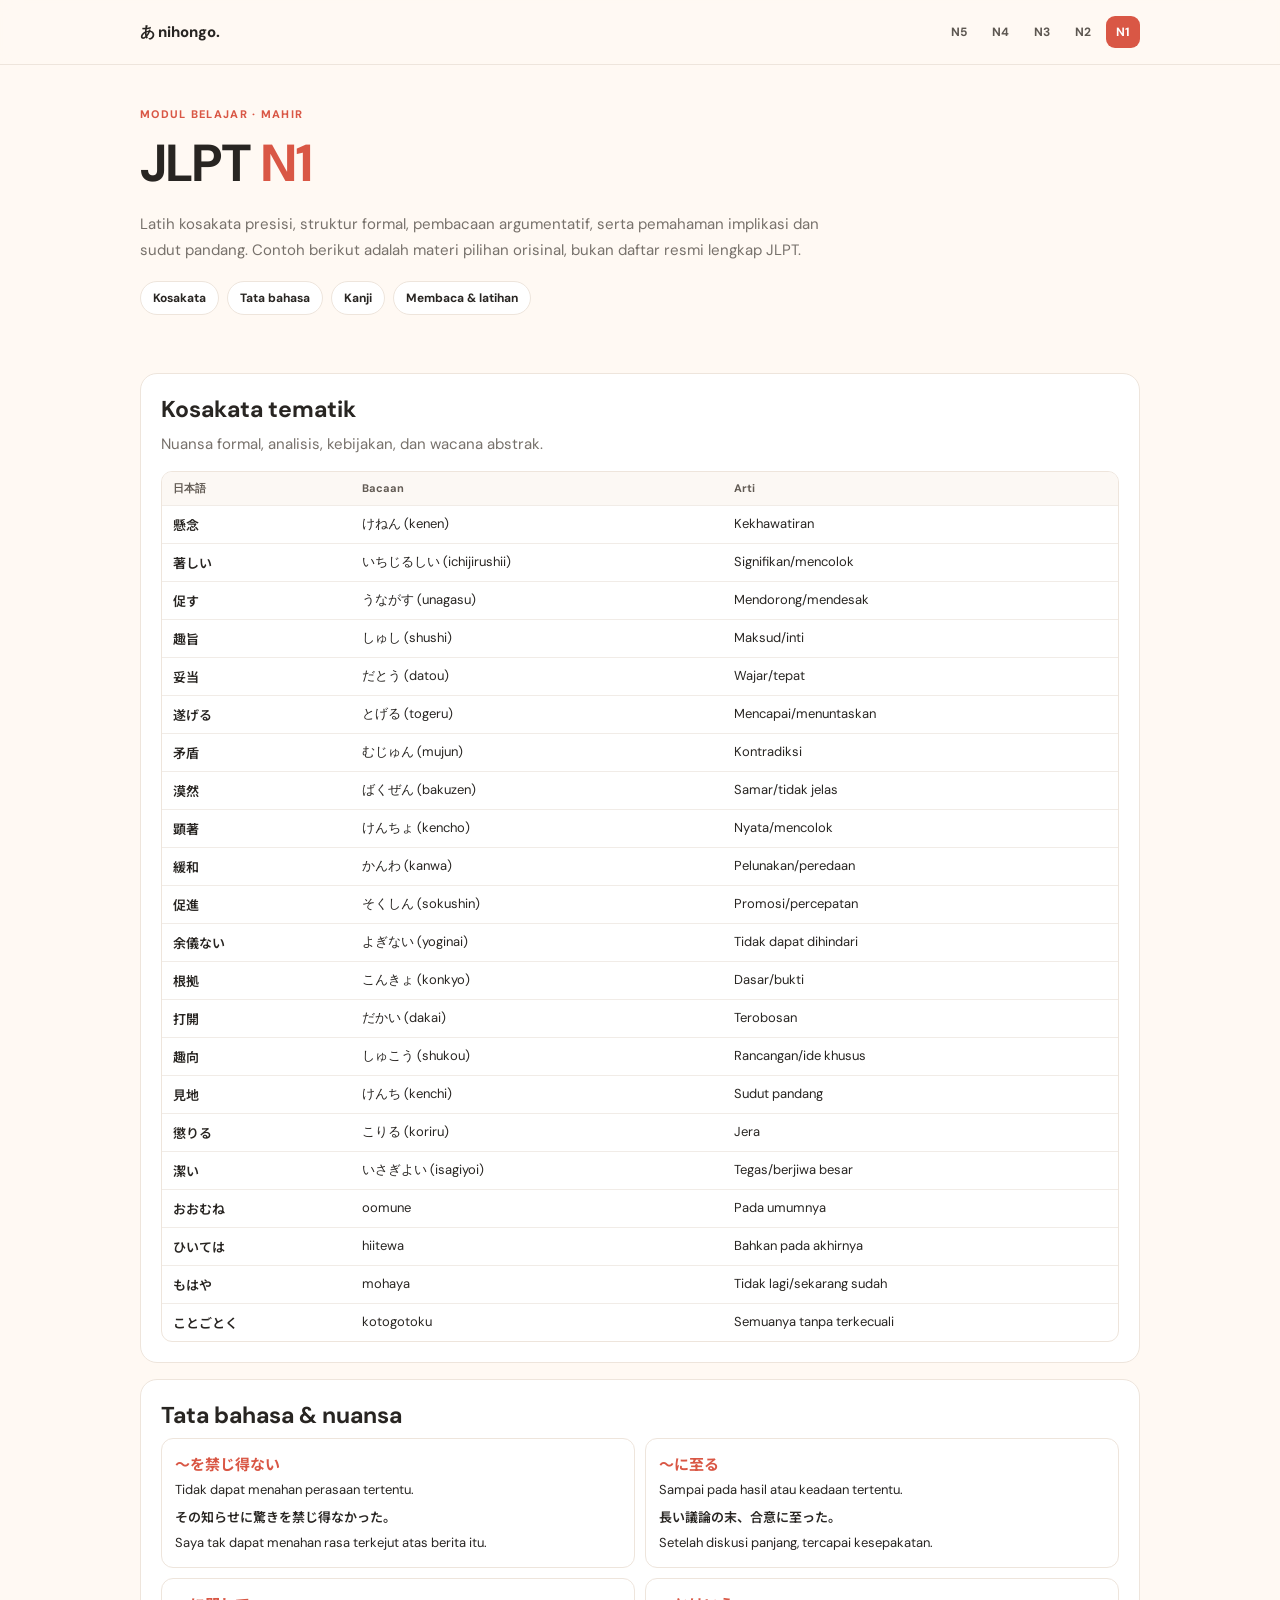
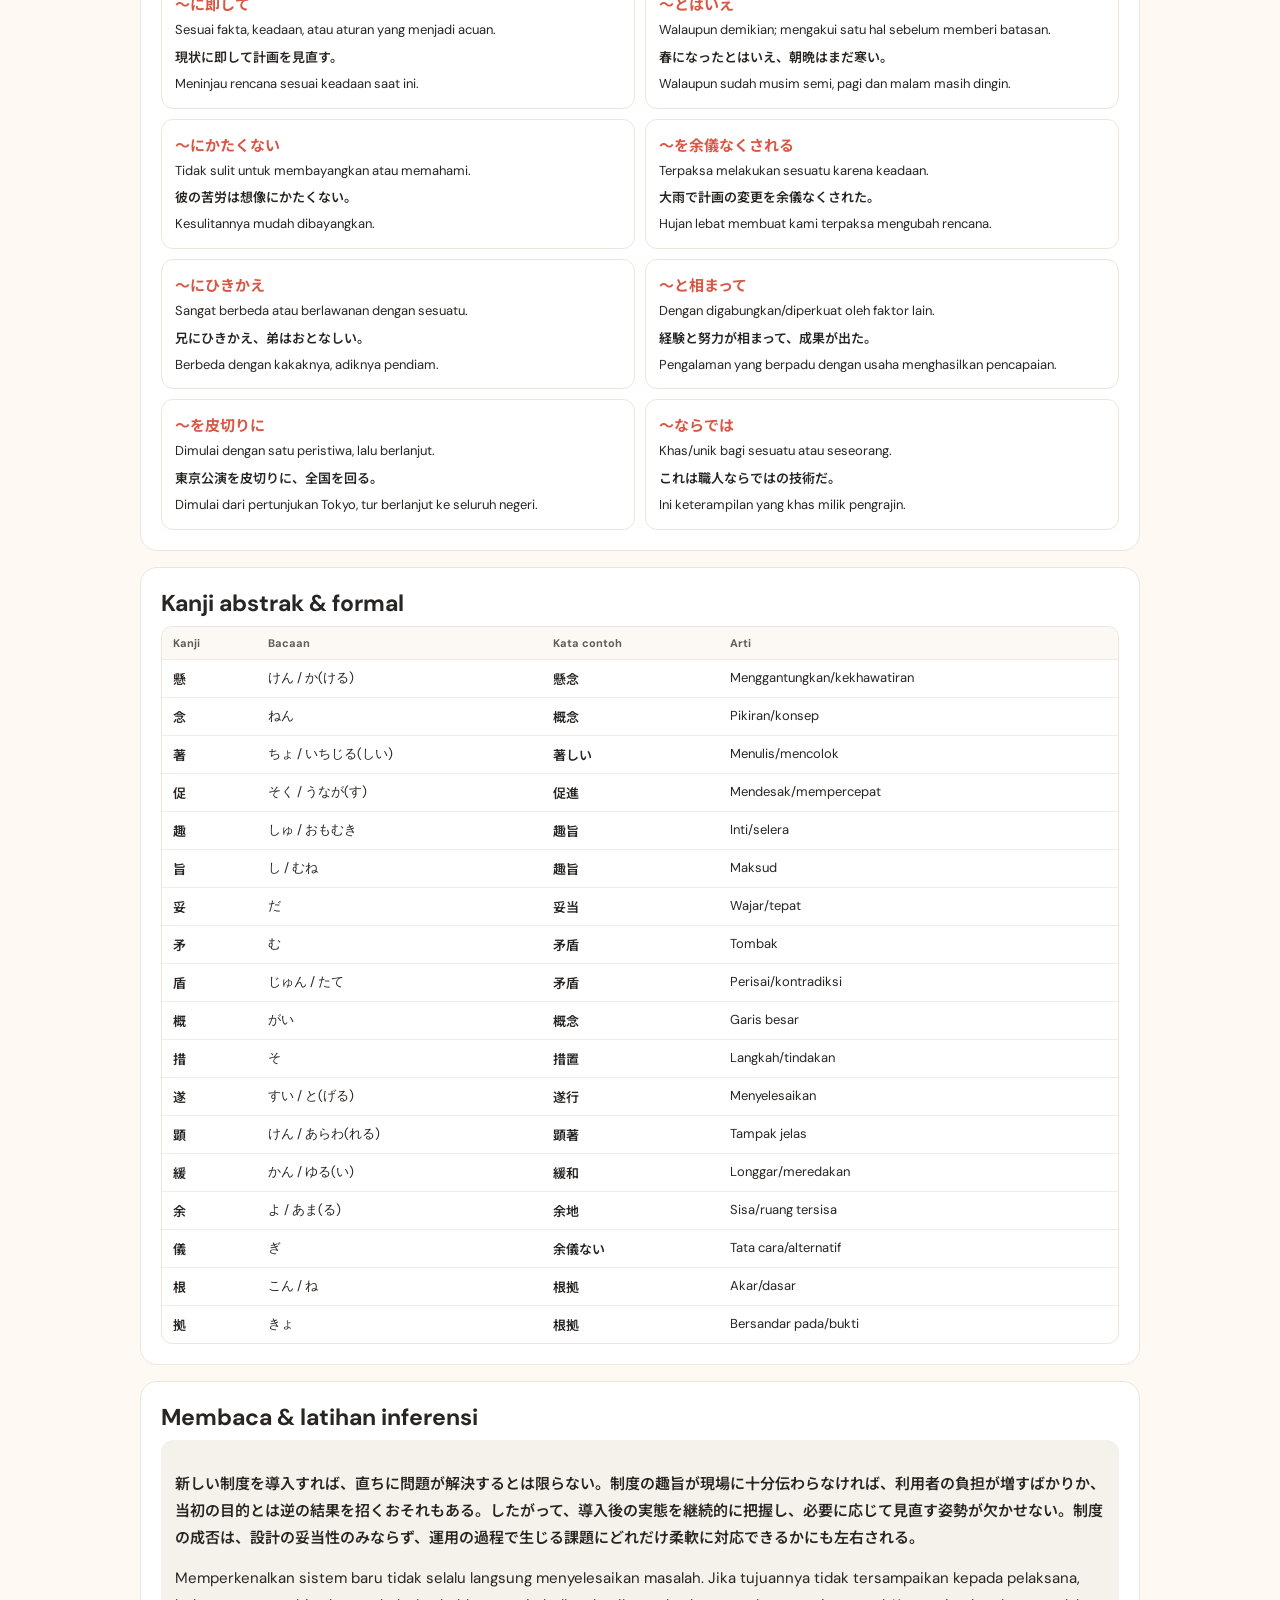
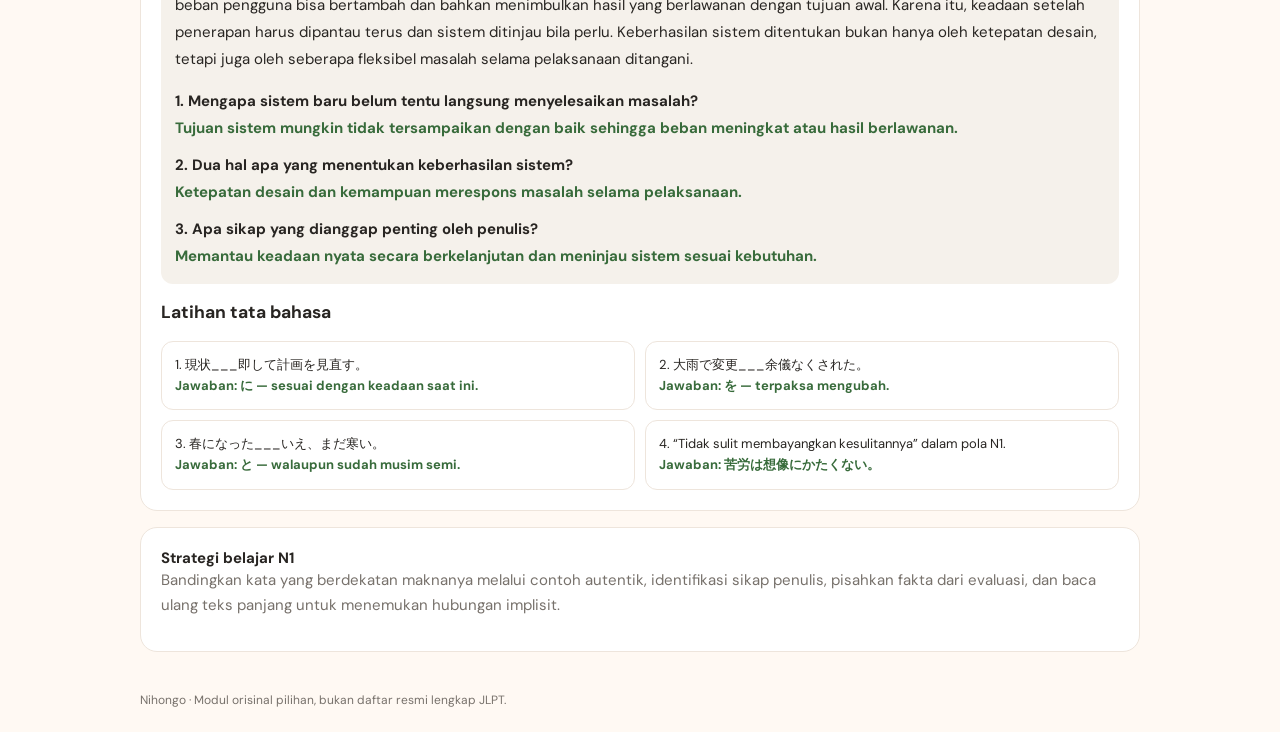
==== n1.html @ f3b76a66 "Create separate expanded JLPT N5–N1 study modules" ====
<!doctype html>
<html lang="id"><head><meta charset="utf-8"><meta name="viewport" content="width=device-width,initial-scale=1"><meta name="description" content="Modul belajar bahasa Jepang JLPT N1: kosakata, tata bahasa, kanji, bacaan, dan latihan."><title>Modul JLPT N1 — Nihongo</title><link rel="preconnect" href="https://fonts.googleapis.com"><link rel="preconnect" href="https://fonts.gstatic.com" crossorigin><link href="https://fonts.googleapis.com/css2?family=DM+Sans:wght@400;600;700;800&family=Noto+Sans+JP:wght@400;500;700&display=swap" rel="stylesheet"><style>:root{--ink:#282522;--muted:#77716b;--red:#d95745;--cream:#fff9f3;--line:#eee5dc}*{box-sizing:border-box}html{scroll-behavior:smooth;scroll-padding-top:80px}body{margin:0;background:var(--cream);color:var(--ink);font:15px 'DM Sans',sans-serif}.wrap{width:min(1000px,calc(100% - 32px));margin:auto}.top{position:sticky;top:0;background:#fff9f3ed;border-bottom:1px solid var(--line);backdrop-filter:blur(10px);z-index:2}.nav{min-height:64px;display:flex;align-items:center;justify-content:space-between;gap:12px}.brand{font-weight:800;text-decoration:none;color:var(--ink)}nav{display:flex;gap:5px;flex-wrap:wrap}nav a{padding:8px 10px;text-decoration:none;color:#5d5751;border-radius:9px;font-weight:700;font-size:12px}nav a:hover,nav a.active{background:#d95745;color:#fff}.hero{padding:42px 0 24px}.eyebrow,.tag{font-size:11px;letter-spacing:1.3px;font-weight:800;color:var(--red)}h1{font-size:clamp(34px,6vw,52px);margin:8px 0}h1 span{color:var(--red)}.lead{color:var(--muted);line-height:1.7;max-width:720px}.contents{display:flex;flex-wrap:wrap;gap:8px;margin:18px 0}.contents a{background:#fff;border:1px solid var(--line);border-radius:20px;padding:8px 12px;color:var(--ink);text-decoration:none;font-size:12px;font-weight:700}.panel{background:#fff;border:1px solid var(--line);border-radius:17px;margin:16px 0;padding:20px;scroll-margin-top:82px}.panel h2{margin:0 0 8px;font-size:23px}.panel>p{margin:0 0 14px;color:var(--muted);line-height:1.65}.tablebox{overflow:auto;border:1px solid var(--line);border-radius:11px}table{border-collapse:collapse;width:100%;min-width:540px;font-size:13px}th,td{text-align:left;padding:9px 11px;border-bottom:1px solid #f1ece7;vertical-align:top}th{background:#fcf8f4;font-size:11px;color:#625b54}tr:last-child td{border-bottom:0}.jp{font-family:'Noto Sans JP',sans-serif;font-weight:600}.grid{display:grid;grid-template-columns:repeat(2,minmax(0,1fr));gap:10px}.item{border:1px solid var(--line);border-radius:12px;padding:13px;line-height:1.6;font-size:13px}.item strong{display:block;color:var(--red);font-family:'Noto Sans JP';font-size:15px;margin-bottom:4px}.item .jp{display:block;margin:6px 0}.callout{background:#f5f1eb;border-radius:12px;padding:14px;line-height:1.8}.question{margin-top:10px;font-weight:700}.answer{color:#386b3b;font-weight:700}.foot{padding:24px 0;color:var(--muted);font-size:12px}@media(max-width:600px){.nav{align-items:flex-start;flex-direction:column;padding:10px 0}.grid{grid-template-columns:1fr}.panel{padding:15px}}</style></head>
<body><header class="top"><div class="wrap nav"><a class="brand" href="index.html">あ nihongo.</a><nav aria-label="Pilih modul JLPT"><a href="n5.html">N5</a><a href="n4.html">N4</a><a href="n3.html">N3</a><a href="n2.html">N2</a><a class="active" href="n1.html">N1</a></nav></div></header><main class="wrap"><section class="hero"><div class="eyebrow">MODUL BELAJAR · MAHIR</div><h1>JLPT <span>N1</span></h1><p class="lead">Latih kosakata presisi, struktur formal, pembacaan argumentatif, serta pemahaman implikasi dan sudut pandang. Contoh berikut adalah materi pilihan orisinal, bukan daftar resmi lengkap JLPT.</p><div class="contents"><a href="#vocab">Kosakata</a><a href="#grammar">Tata bahasa</a><a href="#kanji">Kanji</a><a href="#reading">Membaca & latihan</a></div></section>
<section class="panel" id="vocab"><h2>Kosakata tematik</h2><p>Nuansa formal, analisis, kebijakan, dan wacana abstrak.</p><div class="tablebox"><table><thead><tr><th>日本語</th><th>Bacaan</th><th>Arti</th></tr></thead><tbody><tr><td class="jp">懸念</td><td>けねん (kenen)</td><td>Kekhawatiran</td></tr><tr><td class="jp">著しい</td><td>いちじるしい (ichijirushii)</td><td>Signifikan/mencolok</td></tr><tr><td class="jp">促す</td><td>うながす (unagasu)</td><td>Mendorong/mendesak</td></tr><tr><td class="jp">趣旨</td><td>しゅし (shushi)</td><td>Maksud/inti</td></tr><tr><td class="jp">妥当</td><td>だとう (datou)</td><td>Wajar/tepat</td></tr><tr><td class="jp">遂げる</td><td>とげる (togeru)</td><td>Mencapai/menuntaskan</td></tr><tr><td class="jp">矛盾</td><td>むじゅん (mujun)</td><td>Kontradiksi</td></tr><tr><td class="jp">漠然</td><td>ばくぜん (bakuzen)</td><td>Samar/tidak jelas</td></tr><tr><td class="jp">顕著</td><td>けんちょ (kencho)</td><td>Nyata/mencolok</td></tr><tr><td class="jp">緩和</td><td>かんわ (kanwa)</td><td>Pelunakan/peredaan</td></tr><tr><td class="jp">促進</td><td>そくしん (sokushin)</td><td>Promosi/percepatan</td></tr><tr><td class="jp">余儀ない</td><td>よぎない (yoginai)</td><td>Tidak dapat dihindari</td></tr><tr><td class="jp">根拠</td><td>こんきょ (konkyo)</td><td>Dasar/bukti</td></tr><tr><td class="jp">打開</td><td>だかい (dakai)</td><td>Terobosan</td></tr><tr><td class="jp">趣向</td><td>しゅこう (shukou)</td><td>Rancangan/ide khusus</td></tr><tr><td class="jp">見地</td><td>けんち (kenchi)</td><td>Sudut pandang</td></tr><tr><td class="jp">懲りる</td><td>こりる (koriru)</td><td>Jera</td></tr><tr><td class="jp">潔い</td><td>いさぎよい (isagiyoi)</td><td>Tegas/berjiwa besar</td></tr><tr><td class="jp">おおむね</td><td>oomune</td><td>Pada umumnya</td></tr><tr><td class="jp">ひいては</td><td>hiitewa</td><td>Bahkan pada akhirnya</td></tr><tr><td class="jp">もはや</td><td>mohaya</td><td>Tidak lagi/sekarang sudah</td></tr><tr><td class="jp">ことごとく</td><td>kotogotoku</td><td>Semuanya tanpa terkecuali</td></tr></tbody></table></div></section>
<section class="panel" id="grammar"><h2>Tata bahasa & nuansa</h2><div class="grid"><div class="item"><strong>～を禁じ得ない</strong>Tidak dapat menahan perasaan tertentu.<span class="jp">その知らせに驚きを禁じ得なかった。</span>Saya tak dapat menahan rasa terkejut atas berita itu.</div><div class="item"><strong>～に至る</strong>Sampai pada hasil atau keadaan tertentu.<span class="jp">長い議論の末、合意に至った。</span>Setelah diskusi panjang, tercapai kesepakatan.</div><div class="item"><strong>～に即して</strong>Sesuai fakta, keadaan, atau aturan yang menjadi acuan.<span class="jp">現状に即して計画を見直す。</span>Meninjau rencana sesuai keadaan saat ini.</div><div class="item"><strong>～とはいえ</strong>Walaupun demikian; mengakui satu hal sebelum memberi batasan.<span class="jp">春になったとはいえ、朝晩はまだ寒い。</span>Walaupun sudah musim semi, pagi dan malam masih dingin.</div><div class="item"><strong>～にかたくない</strong>Tidak sulit untuk membayangkan atau memahami.<span class="jp">彼の苦労は想像にかたくない。</span>Kesulitannya mudah dibayangkan.</div><div class="item"><strong>～を余儀なくされる</strong>Terpaksa melakukan sesuatu karena keadaan.<span class="jp">大雨で計画の変更を余儀なくされた。</span>Hujan lebat membuat kami terpaksa mengubah rencana.</div><div class="item"><strong>～にひきかえ</strong>Sangat berbeda atau berlawanan dengan sesuatu.<span class="jp">兄にひきかえ、弟はおとなしい。</span>Berbeda dengan kakaknya, adiknya pendiam.</div><div class="item"><strong>～と相まって</strong>Dengan digabungkan/diperkuat oleh faktor lain.<span class="jp">経験と努力が相まって、成果が出た。</span>Pengalaman yang berpadu dengan usaha menghasilkan pencapaian.</div><div class="item"><strong>～を皮切りに</strong>Dimulai dengan satu peristiwa, lalu berlanjut.<span class="jp">東京公演を皮切りに、全国を回る。</span>Dimulai dari pertunjukan Tokyo, tur berlanjut ke seluruh negeri.</div><div class="item"><strong>～ならでは</strong>Khas/unik bagi sesuatu atau seseorang.<span class="jp">これは職人ならではの技術だ。</span>Ini keterampilan yang khas milik pengrajin.</div></div></section>
<section class="panel" id="kanji"><h2>Kanji abstrak & formal</h2><div class="tablebox"><table><thead><tr><th>Kanji</th><th>Bacaan</th><th>Kata contoh</th><th>Arti</th></tr></thead><tbody><tr><td class="jp">懸</td><td>けん / か(ける)</td><td class="jp">懸念</td><td>Menggantungkan/kekhawatiran</td></tr><tr><td class="jp">念</td><td>ねん</td><td class="jp">概念</td><td>Pikiran/konsep</td></tr><tr><td class="jp">著</td><td>ちょ / いちじる(しい)</td><td class="jp">著しい</td><td>Menulis/mencolok</td></tr><tr><td class="jp">促</td><td>そく / うなが(す)</td><td class="jp">促進</td><td>Mendesak/mempercepat</td></tr><tr><td class="jp">趣</td><td>しゅ / おもむき</td><td class="jp">趣旨</td><td>Inti/selera</td></tr><tr><td class="jp">旨</td><td>し / むね</td><td class="jp">趣旨</td><td>Maksud</td></tr><tr><td class="jp">妥</td><td>だ</td><td class="jp">妥当</td><td>Wajar/tepat</td></tr><tr><td class="jp">矛</td><td>む</td><td class="jp">矛盾</td><td>Tombak</td></tr><tr><td class="jp">盾</td><td>じゅん / たて</td><td class="jp">矛盾</td><td>Perisai/kontradiksi</td></tr><tr><td class="jp">概</td><td>がい</td><td class="jp">概念</td><td>Garis besar</td></tr><tr><td class="jp">措</td><td>そ</td><td class="jp">措置</td><td>Langkah/tindakan</td></tr><tr><td class="jp">遂</td><td>すい / と(げる)</td><td class="jp">遂行</td><td>Menyelesaikan</td></tr><tr><td class="jp">顕</td><td>けん / あらわ(れる)</td><td class="jp">顕著</td><td>Tampak jelas</td></tr><tr><td class="jp">緩</td><td>かん / ゆる(い)</td><td class="jp">緩和</td><td>Longgar/meredakan</td></tr><tr><td class="jp">余</td><td>よ / あま(る)</td><td class="jp">余地</td><td>Sisa/ruang tersisa</td></tr><tr><td class="jp">儀</td><td>ぎ</td><td class="jp">余儀ない</td><td>Tata cara/alternatif</td></tr><tr><td class="jp">根</td><td>こん / ね</td><td class="jp">根拠</td><td>Akar/dasar</td></tr><tr><td class="jp">拠</td><td>きょ</td><td class="jp">根拠</td><td>Bersandar pada/bukti</td></tr></tbody></table></div></section>
<section class="panel" id="reading"><h2>Membaca & latihan inferensi</h2><div class="callout"><p class="jp" lang="ja">新しい制度を導入すれば、直ちに問題が解決するとは限らない。制度の趣旨が現場に十分伝わらなければ、利用者の負担が増すばかりか、当初の目的とは逆の結果を招くおそれもある。したがって、導入後の実態を継続的に把握し、必要に応じて見直す姿勢が欠かせない。制度の成否は、設計の妥当性のみならず、運用の過程で生じる課題にどれだけ柔軟に対応できるかにも左右される。</p><p>Memperkenalkan sistem baru tidak selalu langsung menyelesaikan masalah. Jika tujuannya tidak tersampaikan kepada pelaksana, beban pengguna bisa bertambah dan bahkan menimbulkan hasil yang berlawanan dengan tujuan awal. Karena itu, keadaan setelah penerapan harus dipantau terus dan sistem ditinjau bila perlu. Keberhasilan sistem ditentukan bukan hanya oleh ketepatan desain, tetapi juga oleh seberapa fleksibel masalah selama pelaksanaan ditangani.</p><div class="question">1. Mengapa sistem baru belum tentu langsung menyelesaikan masalah?</div><div class="answer">Tujuan sistem mungkin tidak tersampaikan dengan baik sehingga beban meningkat atau hasil berlawanan.</div><div class="question">2. Dua hal apa yang menentukan keberhasilan sistem?</div><div class="answer">Ketepatan desain dan kemampuan merespons masalah selama pelaksanaan.</div><div class="question">3. Apa sikap yang dianggap penting oleh penulis?</div><div class="answer">Memantau keadaan nyata secara berkelanjutan dan meninjau sistem sesuai kebutuhan.</div></div><h3>Latihan tata bahasa</h3><div class="grid"><div class="item">1. 現状___即して計画を見直す。<div class="answer">Jawaban: に — sesuai dengan keadaan saat ini.</div></div><div class="item">2. 大雨で変更___余儀なくされた。<div class="answer">Jawaban: を — terpaksa mengubah.</div></div><div class="item">3. 春になった___いえ、まだ寒い。<div class="answer">Jawaban: と — walaupun sudah musim semi.</div></div><div class="item">4. “Tidak sulit membayangkan kesulitannya” dalam pola N1.<div class="answer">Jawaban: 苦労は想像にかたくない。</div></div></div></section><div class="panel"><b>Strategi belajar N1</b><p>Bandingkan kata yang berdekatan maknanya melalui contoh autentik, identifikasi sikap penulis, pisahkan fakta dari evaluasi, dan baca ulang teks panjang untuk menemukan hubungan implisit.</p></div></main><footer class="wrap foot">Nihongo · Modul orisinal pilihan, bukan daftar resmi lengkap JLPT.</footer></body></html>
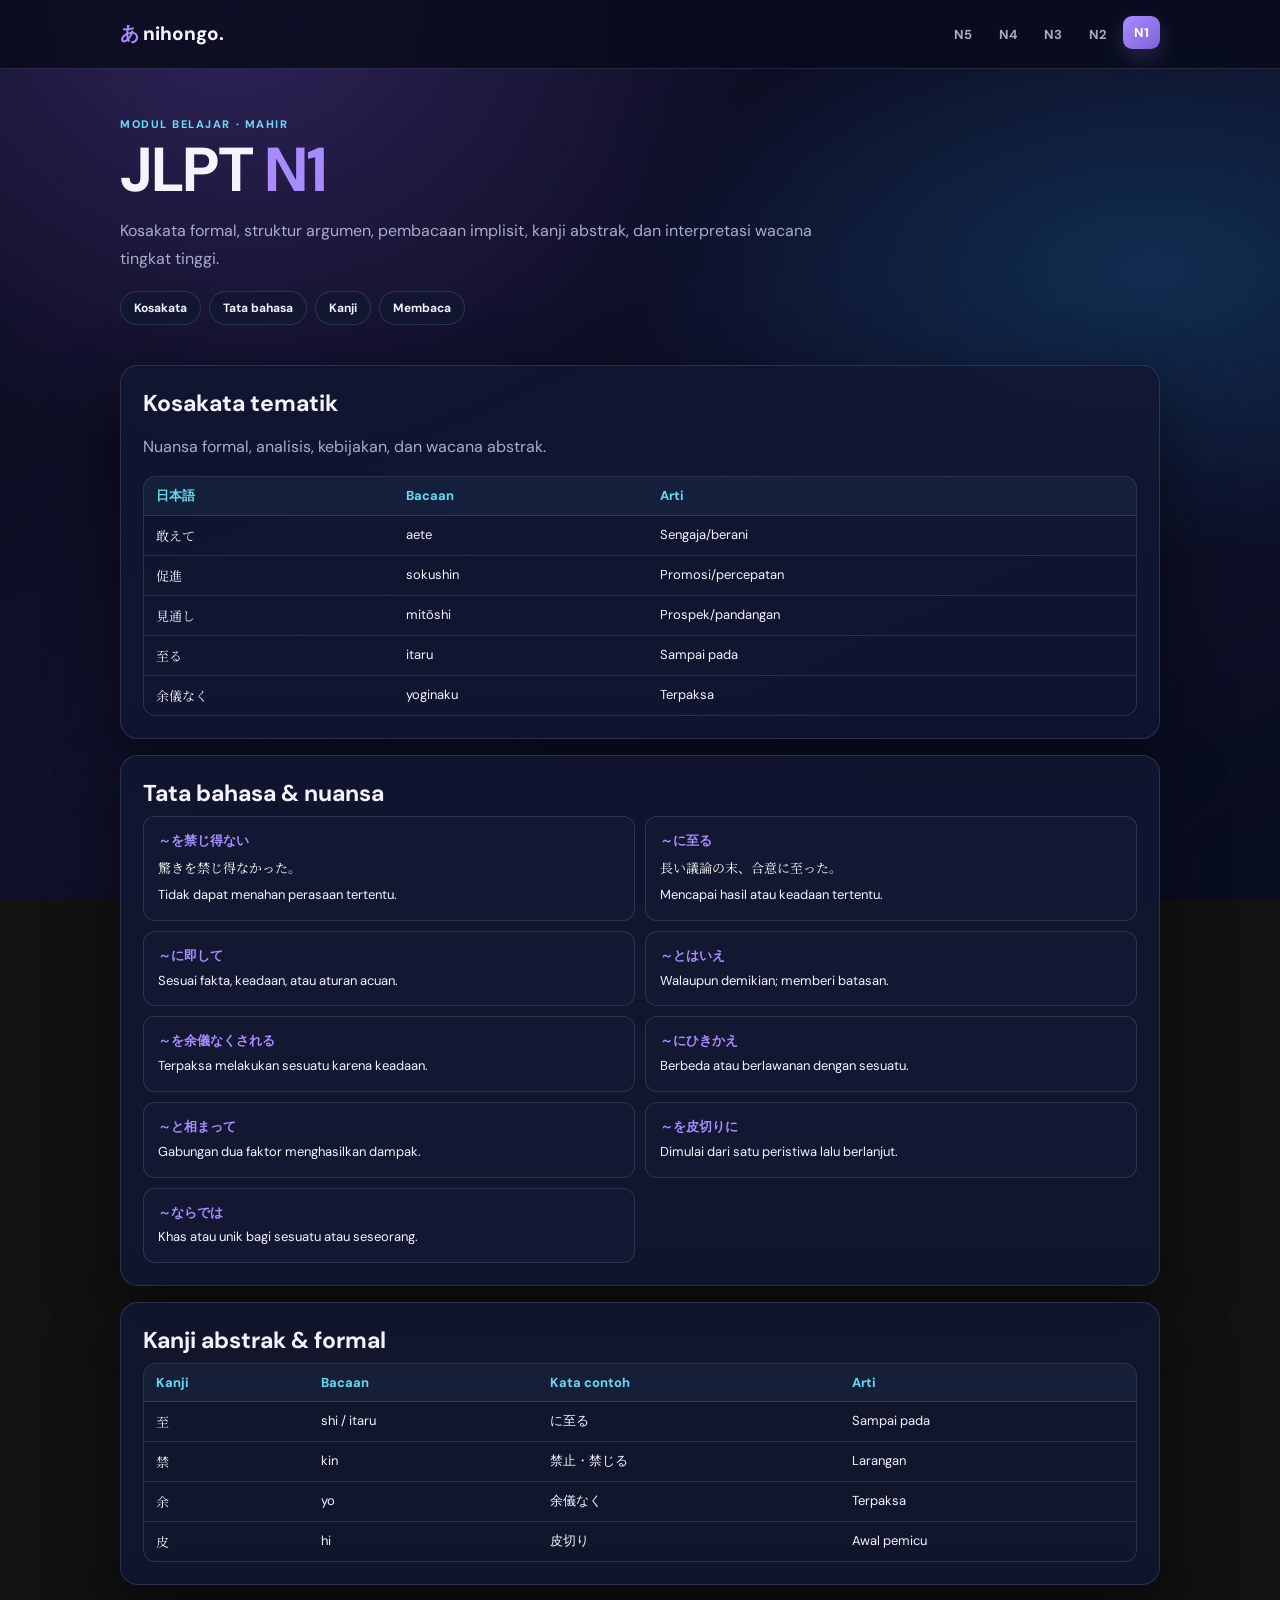
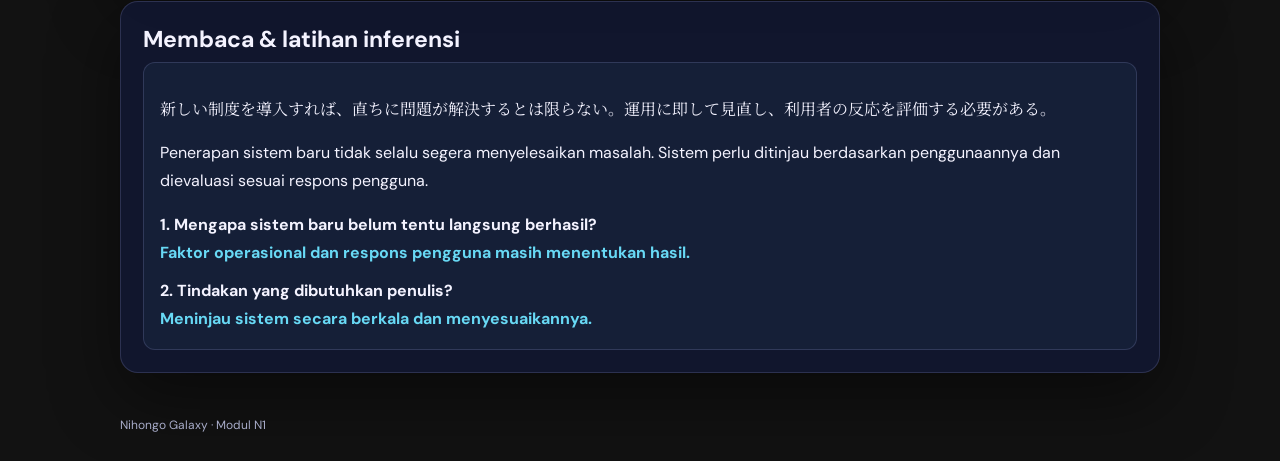
==== commit 0af4e3f7: "Add shared Galaxy theme and page transitions to JLPT N1-N5 pages" ====
--- a/n1.html
+++ b/n1.html
@@ -1,7 +1,2 @@
 <!doctype html>
-<html lang="id"><head><meta charset="utf-8"><meta name="viewport" content="width=device-width,initial-scale=1"><meta name="description" content="Modul belajar bahasa Jepang JLPT N1: kosakata, tata bahasa, kanji, bacaan, dan latihan."><title>Modul JLPT N1 — Nihongo</title><link rel="preconnect" href="https://fonts.googleapis.com"><link rel="preconnect" href="https://fonts.gstatic.com" crossorigin><link href="https://fonts.googleapis.com/css2?family=DM+Sans:wght@400;600;700;800&family=Noto+Sans+JP:wght@400;500;700&display=swap" rel="stylesheet"><style>:root{--ink:#282522;--muted:#77716b;--red:#d95745;--cream:#fff9f3;--line:#eee5dc}*{box-sizing:border-box}html{scroll-behavior:smooth;scroll-padding-top:80px}body{margin:0;background:var(--cream);color:var(--ink);font:15px 'DM Sans',sans-serif}.wrap{width:min(1000px,calc(100% - 32px));margin:auto}.top{position:sticky;top:0;background:#fff9f3ed;border-bottom:1px solid var(--line);backdrop-filter:blur(10px);z-index:2}.nav{min-height:64px;display:flex;align-items:center;justify-content:space-between;gap:12px}.brand{font-weight:800;text-decoration:none;color:var(--ink)}nav{display:flex;gap:5px;flex-wrap:wrap}nav a{padding:8px 10px;text-decoration:none;color:#5d5751;border-radius:9px;font-weight:700;font-size:12px}nav a:hover,nav a.active{background:#d95745;color:#fff}.hero{padding:42px 0 24px}.eyebrow,.tag{font-size:11px;letter-spacing:1.3px;font-weight:800;color:var(--red)}h1{font-size:clamp(34px,6vw,52px);margin:8px 0}h1 span{color:var(--red)}.lead{color:var(--muted);line-height:1.7;max-width:720px}.contents{display:flex;flex-wrap:wrap;gap:8px;margin:18px 0}.contents a{background:#fff;border:1px solid var(--line);border-radius:20px;padding:8px 12px;color:var(--ink);text-decoration:none;font-size:12px;font-weight:700}.panel{background:#fff;border:1px solid var(--line);border-radius:17px;margin:16px 0;padding:20px;scroll-margin-top:82px}.panel h2{margin:0 0 8px;font-size:23px}.panel>p{margin:0 0 14px;color:var(--muted);line-height:1.65}.tablebox{overflow:auto;border:1px solid var(--line);border-radius:11px}table{border-collapse:collapse;width:100%;min-width:540px;font-size:13px}th,td{text-align:left;padding:9px 11px;border-bottom:1px solid #f1ece7;vertical-align:top}th{background:#fcf8f4;font-size:11px;color:#625b54}tr:last-child td{border-bottom:0}.jp{font-family:'Noto Sans JP',sans-serif;font-weight:600}.grid{display:grid;grid-template-columns:repeat(2,minmax(0,1fr));gap:10px}.item{border:1px solid var(--line);border-radius:12px;padding:13px;line-height:1.6;font-size:13px}.item strong{display:block;color:var(--red);font-family:'Noto Sans JP';font-size:15px;margin-bottom:4px}.item .jp{display:block;margin:6px 0}.callout{background:#f5f1eb;border-radius:12px;padding:14px;line-height:1.8}.question{margin-top:10px;font-weight:700}.answer{color:#386b3b;font-weight:700}.foot{padding:24px 0;color:var(--muted);font-size:12px}@media(max-width:600px){.nav{align-items:flex-start;flex-direction:column;padding:10px 0}.grid{grid-template-columns:1fr}.panel{padding:15px}}</style></head>
-<body><header class="top"><div class="wrap nav"><a class="brand" href="index.html">あ nihongo.</a><nav aria-label="Pilih modul JLPT"><a href="n5.html">N5</a><a href="n4.html">N4</a><a href="n3.html">N3</a><a href="n2.html">N2</a><a class="active" href="n1.html">N1</a></nav></div></header><main class="wrap"><section class="hero"><div class="eyebrow">MODUL BELAJAR · MAHIR</div><h1>JLPT <span>N1</span></h1><p class="lead">Latih kosakata presisi, struktur formal, pembacaan argumentatif, serta pemahaman implikasi dan sudut pandang. Contoh berikut adalah materi pilihan orisinal, bukan daftar resmi lengkap JLPT.</p><div class="contents"><a href="#vocab">Kosakata</a><a href="#grammar">Tata bahasa</a><a href="#kanji">Kanji</a><a href="#reading">Membaca & latihan</a></div></section>
-<section class="panel" id="vocab"><h2>Kosakata tematik</h2><p>Nuansa formal, analisis, kebijakan, dan wacana abstrak.</p><div class="tablebox"><table><thead><tr><th>日本語</th><th>Bacaan</th><th>Arti</th></tr></thead><tbody><tr><td class="jp">懸念</td><td>けねん (kenen)</td><td>Kekhawatiran</td></tr><tr><td class="jp">著しい</td><td>いちじるしい (ichijirushii)</td><td>Signifikan/mencolok</td></tr><tr><td class="jp">促す</td><td>うながす (unagasu)</td><td>Mendorong/mendesak</td></tr><tr><td class="jp">趣旨</td><td>しゅし (shushi)</td><td>Maksud/inti</td></tr><tr><td class="jp">妥当</td><td>だとう (datou)</td><td>Wajar/tepat</td></tr><tr><td class="jp">遂げる</td><td>とげる (togeru)</td><td>Mencapai/menuntaskan</td></tr><tr><td class="jp">矛盾</td><td>むじゅん (mujun)</td><td>Kontradiksi</td></tr><tr><td class="jp">漠然</td><td>ばくぜん (bakuzen)</td><td>Samar/tidak jelas</td></tr><tr><td class="jp">顕著</td><td>けんちょ (kencho)</td><td>Nyata/mencolok</td></tr><tr><td class="jp">緩和</td><td>かんわ (kanwa)</td><td>Pelunakan/peredaan</td></tr><tr><td class="jp">促進</td><td>そくしん (sokushin)</td><td>Promosi/percepatan</td></tr><tr><td class="jp">余儀ない</td><td>よぎない (yoginai)</td><td>Tidak dapat dihindari</td></tr><tr><td class="jp">根拠</td><td>こんきょ (konkyo)</td><td>Dasar/bukti</td></tr><tr><td class="jp">打開</td><td>だかい (dakai)</td><td>Terobosan</td></tr><tr><td class="jp">趣向</td><td>しゅこう (shukou)</td><td>Rancangan/ide khusus</td></tr><tr><td class="jp">見地</td><td>けんち (kenchi)</td><td>Sudut pandang</td></tr><tr><td class="jp">懲りる</td><td>こりる (koriru)</td><td>Jera</td></tr><tr><td class="jp">潔い</td><td>いさぎよい (isagiyoi)</td><td>Tegas/berjiwa besar</td></tr><tr><td class="jp">おおむね</td><td>oomune</td><td>Pada umumnya</td></tr><tr><td class="jp">ひいては</td><td>hiitewa</td><td>Bahkan pada akhirnya</td></tr><tr><td class="jp">もはや</td><td>mohaya</td><td>Tidak lagi/sekarang sudah</td></tr><tr><td class="jp">ことごとく</td><td>kotogotoku</td><td>Semuanya tanpa terkecuali</td></tr></tbody></table></div></section>
-<section class="panel" id="grammar"><h2>Tata bahasa & nuansa</h2><div class="grid"><div class="item"><strong>～を禁じ得ない</strong>Tidak dapat menahan perasaan tertentu.<span class="jp">その知らせに驚きを禁じ得なかった。</span>Saya tak dapat menahan rasa terkejut atas berita itu.</div><div class="item"><strong>～に至る</strong>Sampai pada hasil atau keadaan tertentu.<span class="jp">長い議論の末、合意に至った。</span>Setelah diskusi panjang, tercapai kesepakatan.</div><div class="item"><strong>～に即して</strong>Sesuai fakta, keadaan, atau aturan yang menjadi acuan.<span class="jp">現状に即して計画を見直す。</span>Meninjau rencana sesuai keadaan saat ini.</div><div class="item"><strong>～とはいえ</strong>Walaupun demikian; mengakui satu hal sebelum memberi batasan.<span class="jp">春になったとはいえ、朝晩はまだ寒い。</span>Walaupun sudah musim semi, pagi dan malam masih dingin.</div><div class="item"><strong>～にかたくない</strong>Tidak sulit untuk membayangkan atau memahami.<span class="jp">彼の苦労は想像にかたくない。</span>Kesulitannya mudah dibayangkan.</div><div class="item"><strong>～を余儀なくされる</strong>Terpaksa melakukan sesuatu karena keadaan.<span class="jp">大雨で計画の変更を余儀なくされた。</span>Hujan lebat membuat kami terpaksa mengubah rencana.</div><div class="item"><strong>～にひきかえ</strong>Sangat berbeda atau berlawanan dengan sesuatu.<span class="jp">兄にひきかえ、弟はおとなしい。</span>Berbeda dengan kakaknya, adiknya pendiam.</div><div class="item"><strong>～と相まって</strong>Dengan digabungkan/diperkuat oleh faktor lain.<span class="jp">経験と努力が相まって、成果が出た。</span>Pengalaman yang berpadu dengan usaha menghasilkan pencapaian.</div><div class="item"><strong>～を皮切りに</strong>Dimulai dengan satu peristiwa, lalu berlanjut.<span class="jp">東京公演を皮切りに、全国を回る。</span>Dimulai dari pertunjukan Tokyo, tur berlanjut ke seluruh negeri.</div><div class="item"><strong>～ならでは</strong>Khas/unik bagi sesuatu atau seseorang.<span class="jp">これは職人ならではの技術だ。</span>Ini keterampilan yang khas milik pengrajin.</div></div></section>
-<section class="panel" id="kanji"><h2>Kanji abstrak & formal</h2><div class="tablebox"><table><thead><tr><th>Kanji</th><th>Bacaan</th><th>Kata contoh</th><th>Arti</th></tr></thead><tbody><tr><td class="jp">懸</td><td>けん / か(ける)</td><td class="jp">懸念</td><td>Menggantungkan/kekhawatiran</td></tr><tr><td class="jp">念</td><td>ねん</td><td class="jp">概念</td><td>Pikiran/konsep</td></tr><tr><td class="jp">著</td><td>ちょ / いちじる(しい)</td><td class="jp">著しい</td><td>Menulis/mencolok</td></tr><tr><td class="jp">促</td><td>そく / うなが(す)</td><td class="jp">促進</td><td>Mendesak/mempercepat</td></tr><tr><td class="jp">趣</td><td>しゅ / おもむき</td><td class="jp">趣旨</td><td>Inti/selera</td></tr><tr><td class="jp">旨</td><td>し / むね</td><td class="jp">趣旨</td><td>Maksud</td></tr><tr><td class="jp">妥</td><td>だ</td><td class="jp">妥当</td><td>Wajar/tepat</td></tr><tr><td class="jp">矛</td><td>む</td><td class="jp">矛盾</td><td>Tombak</td></tr><tr><td class="jp">盾</td><td>じゅん / たて</td><td class="jp">矛盾</td><td>Perisai/kontradiksi</td></tr><tr><td class="jp">概</td><td>がい</td><td class="jp">概念</td><td>Garis besar</td></tr><tr><td class="jp">措</td><td>そ</td><td class="jp">措置</td><td>Langkah/tindakan</td></tr><tr><td class="jp">遂</td><td>すい / と(げる)</td><td class="jp">遂行</td><td>Menyelesaikan</td></tr><tr><td class="jp">顕</td><td>けん / あらわ(れる)</td><td class="jp">顕著</td><td>Tampak jelas</td></tr><tr><td class="jp">緩</td><td>かん / ゆる(い)</td><td class="jp">緩和</td><td>Longgar/meredakan</td></tr><tr><td class="jp">余</td><td>よ / あま(る)</td><td class="jp">余地</td><td>Sisa/ruang tersisa</td></tr><tr><td class="jp">儀</td><td>ぎ</td><td class="jp">余儀ない</td><td>Tata cara/alternatif</td></tr><tr><td class="jp">根</td><td>こん / ね</td><td class="jp">根拠</td><td>Akar/dasar</td></tr><tr><td class="jp">拠</td><td>きょ</td><td class="jp">根拠</td><td>Bersandar pada/bukti</td></tr></tbody></table></div></section>
-<section class="panel" id="reading"><h2>Membaca & latihan inferensi</h2><div class="callout"><p class="jp" lang="ja">新しい制度を導入すれば、直ちに問題が解決するとは限らない。制度の趣旨が現場に十分伝わらなければ、利用者の負担が増すばかりか、当初の目的とは逆の結果を招くおそれもある。したがって、導入後の実態を継続的に把握し、必要に応じて見直す姿勢が欠かせない。制度の成否は、設計の妥当性のみならず、運用の過程で生じる課題にどれだけ柔軟に対応できるかにも左右される。</p><p>Memperkenalkan sistem baru tidak selalu langsung menyelesaikan masalah. Jika tujuannya tidak tersampaikan kepada pelaksana, beban pengguna bisa bertambah dan bahkan menimbulkan hasil yang berlawanan dengan tujuan awal. Karena itu, keadaan setelah penerapan harus dipantau terus dan sistem ditinjau bila perlu. Keberhasilan sistem ditentukan bukan hanya oleh ketepatan desain, tetapi juga oleh seberapa fleksibel masalah selama pelaksanaan ditangani.</p><div class="question">1. Mengapa sistem baru belum tentu langsung menyelesaikan masalah?</div><div class="answer">Tujuan sistem mungkin tidak tersampaikan dengan baik sehingga beban meningkat atau hasil berlawanan.</div><div class="question">2. Dua hal apa yang menentukan keberhasilan sistem?</div><div class="answer">Ketepatan desain dan kemampuan merespons masalah selama pelaksanaan.</div><div class="question">3. Apa sikap yang dianggap penting oleh penulis?</div><div class="answer">Memantau keadaan nyata secara berkelanjutan dan meninjau sistem sesuai kebutuhan.</div></div><h3>Latihan tata bahasa</h3><div class="grid"><div class="item">1. 現状___即して計画を見直す。<div class="answer">Jawaban: に — sesuai dengan keadaan saat ini.</div></div><div class="item">2. 大雨で変更___余儀なくされた。<div class="answer">Jawaban: を — terpaksa mengubah.</div></div><div class="item">3. 春になった___いえ、まだ寒い。<div class="answer">Jawaban: と — walaupun sudah musim semi.</div></div><div class="item">4. “Tidak sulit membayangkan kesulitannya” dalam pola N1.<div class="answer">Jawaban: 苦労は想像にかたくない。</div></div></div></section><div class="panel"><b>Strategi belajar N1</b><p>Bandingkan kata yang berdekatan maknanya melalui contoh autentik, identifikasi sikap penulis, pisahkan fakta dari evaluasi, dan baca ulang teks panjang untuk menemukan hubungan implisit.</p></div></main><footer class="wrap foot">Nihongo · Modul orisinal pilihan, bukan daftar resmi lengkap JLPT.</footer></body></html>+<html lang="id"><head><meta charset="utf-8"><meta name="viewport" content="width=device-width,initial-scale=1"><meta name="theme-color" content="#080b1b"><title>JLPT N1 — Nihongo Galaxy</title><link rel="preconnect" href="https://fonts.googleapis.com"><link href="https://fonts.googleapis.com/css2?family=DM+Sans:wght@400;600;700;800&family=Noto+Serif+JP:wght@600;700&display=swap" rel="stylesheet"><link rel="stylesheet" href="modules.css"></head><body><header class="top"><div class="wrap nav"><a class="brand" href="index.html">あ nihongo.</a><nav aria-label="Pilih modul JLPT"><a href="n5.html">N5</a><a href="n4.html">N4</a><a href="n3.html">N3</a><a href="n2.html">N2</a><a class="active" href="n1.html">N1</a></nav></div></header><main class="wrap"><section class="hero"><div class="eyebrow">MODUL BELAJAR · MAHIR</div><h1>JLPT <span>N1</span></h1><p class="lead">Kosakata formal, struktur argumen, pembacaan implisit, kanji abstrak, dan interpretasi wacana tingkat tinggi.</p><div class="contents"><a href="#vocab">Kosakata</a><a href="#grammar">Tata bahasa</a><a href="#kanji">Kanji</a><a href="#reading">Membaca</a></div></section><section class="panel" id="vocab"><h2>Kosakata tematik</h2><p>Nuansa formal, analisis, kebijakan, dan wacana abstrak.</p><div class="tablebox"><table><thead><tr><th>日本語</th><th>Bacaan</th><th>Arti</th></tr></thead><tbody><tr><td class="jp">敢えて</td><td>aete</td><td>Sengaja/berani</td></tr><tr><td class="jp">促進</td><td>sokushin</td><td>Promosi/percepatan</td></tr><tr><td class="jp">見通し</td><td>mitōshi</td><td>Prospek/pandangan</td></tr><tr><td class="jp">至る</td><td>itaru</td><td>Sampai pada</td></tr><tr><td class="jp">余儀なく</td><td>yoginaku</td><td>Terpaksa</td></tr></tbody></table></div></section><section class="panel" id="grammar"><h2>Tata bahasa & nuansa</h2><div class="grid"><div class="item"><strong>～を禁じ得ない</strong><span class="jp">驚きを禁じ得なかった。</span>Tidak dapat menahan perasaan tertentu.</div><div class="item"><strong>～に至る</strong><span class="jp">長い議論の末、合意に至った。</span>Mencapai hasil atau keadaan tertentu.</div><div class="item"><strong>～に即して</strong>Sesuai fakta, keadaan, atau aturan acuan.</div><div class="item"><strong>～とはいえ</strong>Walaupun demikian; memberi batasan.</div><div class="item"><strong>～を余儀なくされる</strong>Terpaksa melakukan sesuatu karena keadaan.</div><div class="item"><strong>～にひきかえ</strong>Berbeda atau berlawanan dengan sesuatu.</div><div class="item"><strong>～と相まって</strong>Gabungan dua faktor menghasilkan dampak.</div><div class="item"><strong>～を皮切りに</strong>Dimulai dari satu peristiwa lalu berlanjut.</div><div class="item"><strong>～ならでは</strong>Khas atau unik bagi sesuatu atau seseorang.</div></div></section><section class="panel" id="kanji"><h2>Kanji abstrak & formal</h2><div class="tablebox"><table><thead><tr><th>Kanji</th><th>Bacaan</th><th>Kata contoh</th><th>Arti</th></tr></thead><tbody><tr><td class="jp">至</td><td>shi / itaru</td><td>に至る</td><td>Sampai pada</td></tr><tr><td class="jp">禁</td><td>kin</td><td>禁止・禁じる</td><td>Larangan</td></tr><tr><td class="jp">余</td><td>yo</td><td>余儀なく</td><td>Terpaksa</td></tr><tr><td class="jp">皮</td><td>hi</td><td>皮切り</td><td>Awal pemicu</td></tr></tbody></table></div></section><section class="panel" id="reading"><h2>Membaca & latihan inferensi</h2><div class="callout"><p class="jp">新しい制度を導入すれば、直ちに問題が解決するとは限らない。運用に即して見直し、利用者の反応を評価する必要がある。</p><p>Penerapan sistem baru tidak selalu segera menyelesaikan masalah. Sistem perlu ditinjau berdasarkan penggunaannya dan dievaluasi sesuai respons pengguna.</p><div class="question">1. Mengapa sistem baru belum tentu langsung berhasil?</div><div class="answer">Faktor operasional dan respons pengguna masih menentukan hasil.</div><div class="question">2. Tindakan yang dibutuhkan penulis?</div><div class="answer">Meninjau sistem secara berkala dan menyesuaikannya.</div></div></section></main><footer class="wrap foot">Nihongo Galaxy · Modul N1</footer><script>const observer=new IntersectionObserver(entries=>entries.forEach(entry=>{if(entry.isIntersecting)entry.target.classList.add('visible')}),{threshold:.08});document.querySelectorAll('.panel').forEach((panel,i)=>{panel.style.transitionDelay=`${Math.min(i*55,220)}ms`;observer.observe(panel)});</script></body></html>
--- a/modules.css
+++ b/modules.css
@@ -0,0 +1 @@
+:root{color-scheme:dark;--bg:#080b1b;--panel:rgba(18,23,49,.88);--panel2:#121832;--ink:#f4f3ff;--muted:#a8acc9;--line:rgba(184,184,255,.17);--accent:#a88bff;--cyan:#68d9f5;--shadow:0 24px 70px #0007}*{box-sizing:border-box}html{min-height:100%;scroll-behavior:smooth}body{margin:0;min-height:100vh;color:var(--ink);font-family:"DM Sans",sans-serif;background:radial-gradient(ellipse at 18% 0%,#30245b 0,transparent 36%),radial-gradient(ellipse at 90% 30%,#102d50 0,transparent 32%),linear-gradient(155deg,#090b1c,#10112b 55%,#090d20);background-attachment:fixed;overflow-x:hidden}.wrap{width:min(1040px,calc(100% - 32px));margin-inline:auto}.top{position:sticky;top:0;z-index:20;border-bottom:1px solid var(--line);background:rgba(8,11,27,.82);backdrop-filter:blur(16px)}.nav{min-height:68px;display:flex;align-items:center;justify-content:space-between;gap:14px}.brand{color:var(--ink);text-decoration:none;font-weight:800;font-size:19px}.brand::first-letter{color:var(--accent)}nav{display:flex;gap:5px}nav a{color:var(--muted);text-decoration:none;padding:8px 11px;border-radius:9px;font-size:13px;font-weight:700;transition:.25s ease}nav a:hover,nav a.active{color:white;background:linear-gradient(135deg,var(--accent),#7d63d8);transform:translateY(-2px);box-shadow:0 8px 22px #a88bff35}.hero{padding:48px 0 24px}.eyebrow{color:var(--cyan);font-size:11px;font-weight:800;letter-spacing:.14em}.hero h1{margin:8px 0;font-size:clamp(38px,7vw,62px);line-height:1}.hero h1 span{color:var(--accent)}.lead{max-width:720px;color:var(--muted);line-height:1.75}.contents{display:flex;flex-wrap:wrap;gap:8px;margin-top:18px}.contents a{color:var(--ink);text-decoration:none;border:1px solid var(--line);border-radius:999px;padding:8px 13px;font-size:12px;font-weight:700;background:var(--panel);transition:.25s}.contents a:hover{border-color:var(--accent);transform:translateY(-3px)}.panel{margin:16px 0;padding:22px;border:1px solid var(--line);border-radius:18px;background:var(--panel);box-shadow:var(--shadow);scroll-margin-top:82px;opacity:0;transform:translateY(18px);transition:opacity .65s ease,transform .65s ease,border-color .25s}.panel.visible{opacity:1;transform:none}.panel:hover{border-color:rgba(168,139,255,.38)}.panel h2{margin:0 0 8px;font-size:23px}.panel>p{color:var(--muted);line-height:1.65}.tablebox{overflow:auto;border:1px solid var(--line);border-radius:12px}table{width:100%;min-width:540px;border-collapse:collapse;font-size:13px}th,td{padding:10px 12px;text-align:left;border-bottom:1px solid var(--line);vertical-align:top}th{color:var(--cyan);background:rgba(104,217,245,.05)}tr:last-child td{border:0}.jp{font-family:"Noto Serif JP",serif}.grid{display:grid;grid-template-columns:repeat(2,minmax(0,1fr));gap:10px}.item{padding:14px;border:1px solid var(--line);border-radius:12px;background:var(--panel2);line-height:1.6;font-size:13px;transition:.25s}.item:hover{transform:translateY(-4px);border-color:var(--accent)}.item strong,.item b{display:block;color:var(--accent);margin-bottom:4px}.item .jp{display:block;margin:6px 0;color:#fff}.callout{padding:16px;border-radius:12px;background:rgba(104,217,245,.05);border:1px solid var(--line);line-height:1.75}.question{margin-top:10px;font-weight:700}.answer{color:var(--cyan);font-weight:700}.foot{padding:28px 0;color:var(--muted);font-size:12px}main{animation:pageIn .7s cubic-bezier(.22,1,.36,1)}@keyframes pageIn{from{opacity:0;transform:translateY(16px);filter:blur(8px)}to{opacity:1;transform:none;filter:none}}@media(max-width:600px){.nav{align-items:flex-start;flex-direction:column;padding:10px 0}.nav nav{width:100%;overflow-x:auto}.grid{grid-template-columns:1fr}.hero{padding-top:34px}}@media(prefers-reduced-motion:reduce){html{scroll-behavior:auto}*{animation:none!important;transition:none!important}.panel{opacity:1;transform:none}}
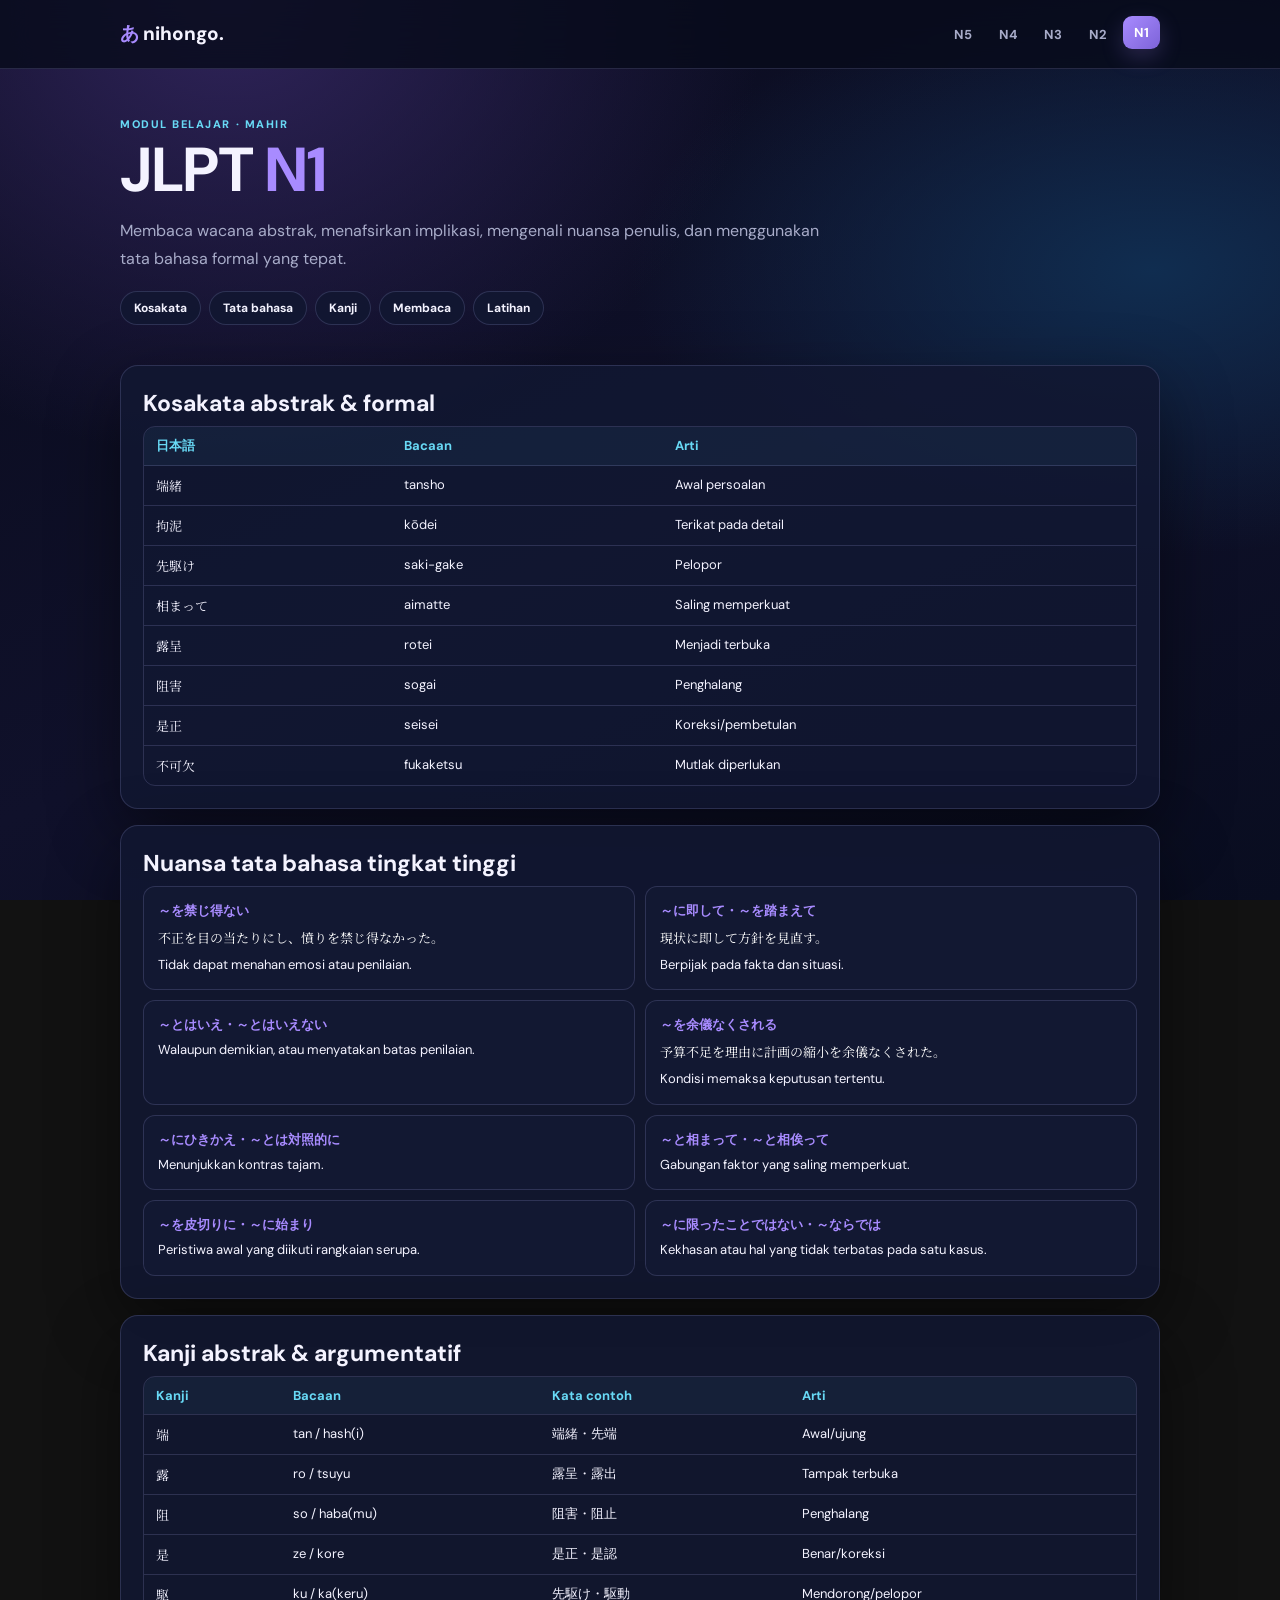
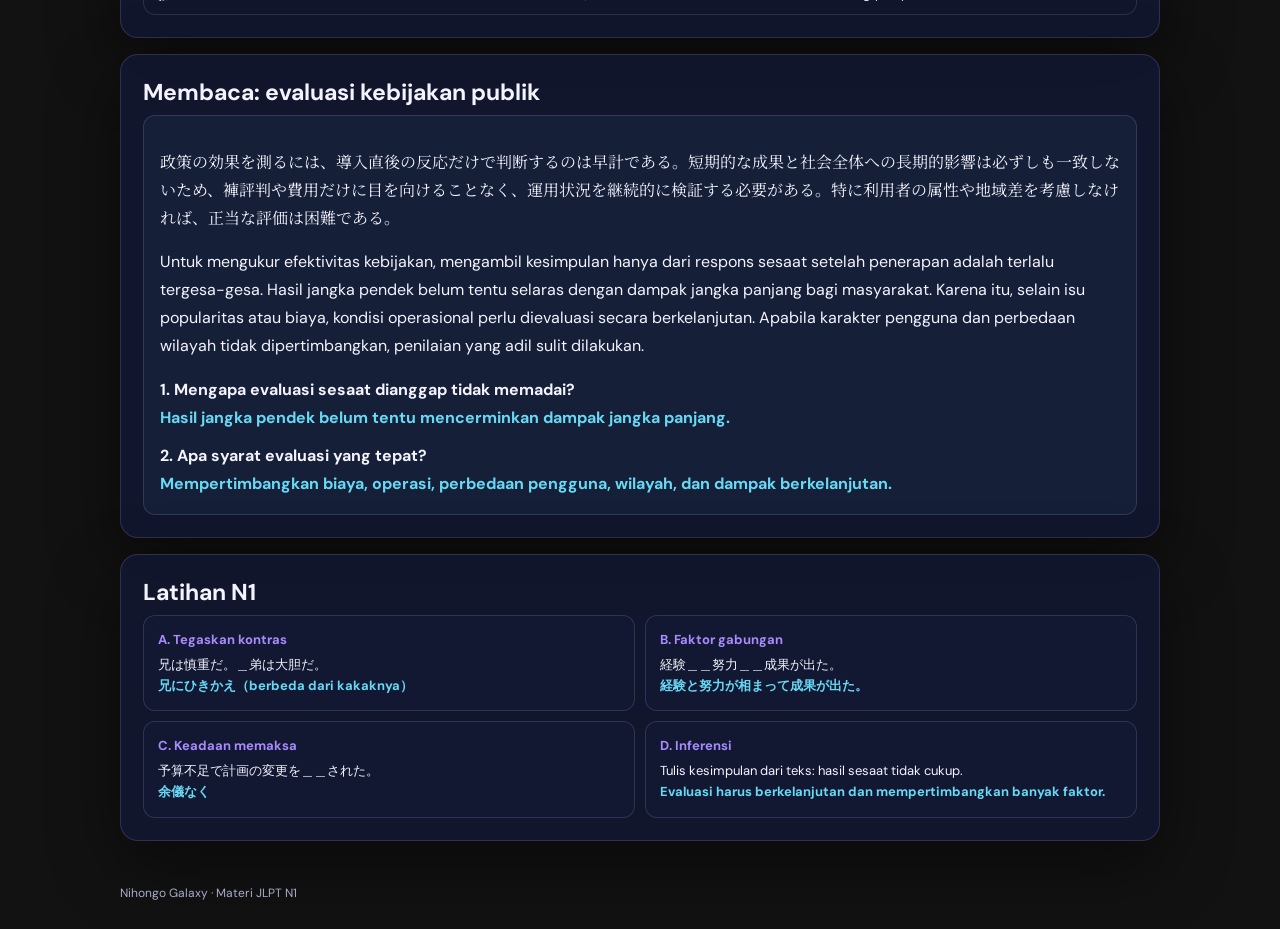
==== commit c0d29705: "Expand JLPT N1-N5 with vocabulary, grammar, kanji, reading, and practice material" ====
--- a/n1.html
+++ b/n1.html
@@ -1,2 +1,2 @@
 <!doctype html>
-<html lang="id"><head><meta charset="utf-8"><meta name="viewport" content="width=device-width,initial-scale=1"><meta name="theme-color" content="#080b1b"><title>JLPT N1 — Nihongo Galaxy</title><link rel="preconnect" href="https://fonts.googleapis.com"><link href="https://fonts.googleapis.com/css2?family=DM+Sans:wght@400;600;700;800&family=Noto+Serif+JP:wght@600;700&display=swap" rel="stylesheet"><link rel="stylesheet" href="modules.css"></head><body><header class="top"><div class="wrap nav"><a class="brand" href="index.html">あ nihongo.</a><nav aria-label="Pilih modul JLPT"><a href="n5.html">N5</a><a href="n4.html">N4</a><a href="n3.html">N3</a><a href="n2.html">N2</a><a class="active" href="n1.html">N1</a></nav></div></header><main class="wrap"><section class="hero"><div class="eyebrow">MODUL BELAJAR · MAHIR</div><h1>JLPT <span>N1</span></h1><p class="lead">Kosakata formal, struktur argumen, pembacaan implisit, kanji abstrak, dan interpretasi wacana tingkat tinggi.</p><div class="contents"><a href="#vocab">Kosakata</a><a href="#grammar">Tata bahasa</a><a href="#kanji">Kanji</a><a href="#reading">Membaca</a></div></section><section class="panel" id="vocab"><h2>Kosakata tematik</h2><p>Nuansa formal, analisis, kebijakan, dan wacana abstrak.</p><div class="tablebox"><table><thead><tr><th>日本語</th><th>Bacaan</th><th>Arti</th></tr></thead><tbody><tr><td class="jp">敢えて</td><td>aete</td><td>Sengaja/berani</td></tr><tr><td class="jp">促進</td><td>sokushin</td><td>Promosi/percepatan</td></tr><tr><td class="jp">見通し</td><td>mitōshi</td><td>Prospek/pandangan</td></tr><tr><td class="jp">至る</td><td>itaru</td><td>Sampai pada</td></tr><tr><td class="jp">余儀なく</td><td>yoginaku</td><td>Terpaksa</td></tr></tbody></table></div></section><section class="panel" id="grammar"><h2>Tata bahasa & nuansa</h2><div class="grid"><div class="item"><strong>～を禁じ得ない</strong><span class="jp">驚きを禁じ得なかった。</span>Tidak dapat menahan perasaan tertentu.</div><div class="item"><strong>～に至る</strong><span class="jp">長い議論の末、合意に至った。</span>Mencapai hasil atau keadaan tertentu.</div><div class="item"><strong>～に即して</strong>Sesuai fakta, keadaan, atau aturan acuan.</div><div class="item"><strong>～とはいえ</strong>Walaupun demikian; memberi batasan.</div><div class="item"><strong>～を余儀なくされる</strong>Terpaksa melakukan sesuatu karena keadaan.</div><div class="item"><strong>～にひきかえ</strong>Berbeda atau berlawanan dengan sesuatu.</div><div class="item"><strong>～と相まって</strong>Gabungan dua faktor menghasilkan dampak.</div><div class="item"><strong>～を皮切りに</strong>Dimulai dari satu peristiwa lalu berlanjut.</div><div class="item"><strong>～ならでは</strong>Khas atau unik bagi sesuatu atau seseorang.</div></div></section><section class="panel" id="kanji"><h2>Kanji abstrak & formal</h2><div class="tablebox"><table><thead><tr><th>Kanji</th><th>Bacaan</th><th>Kata contoh</th><th>Arti</th></tr></thead><tbody><tr><td class="jp">至</td><td>shi / itaru</td><td>に至る</td><td>Sampai pada</td></tr><tr><td class="jp">禁</td><td>kin</td><td>禁止・禁じる</td><td>Larangan</td></tr><tr><td class="jp">余</td><td>yo</td><td>余儀なく</td><td>Terpaksa</td></tr><tr><td class="jp">皮</td><td>hi</td><td>皮切り</td><td>Awal pemicu</td></tr></tbody></table></div></section><section class="panel" id="reading"><h2>Membaca & latihan inferensi</h2><div class="callout"><p class="jp">新しい制度を導入すれば、直ちに問題が解決するとは限らない。運用に即して見直し、利用者の反応を評価する必要がある。</p><p>Penerapan sistem baru tidak selalu segera menyelesaikan masalah. Sistem perlu ditinjau berdasarkan penggunaannya dan dievaluasi sesuai respons pengguna.</p><div class="question">1. Mengapa sistem baru belum tentu langsung berhasil?</div><div class="answer">Faktor operasional dan respons pengguna masih menentukan hasil.</div><div class="question">2. Tindakan yang dibutuhkan penulis?</div><div class="answer">Meninjau sistem secara berkala dan menyesuaikannya.</div></div></section></main><footer class="wrap foot">Nihongo Galaxy · Modul N1</footer><script>const observer=new IntersectionObserver(entries=>entries.forEach(entry=>{if(entry.isIntersecting)entry.target.classList.add('visible')}),{threshold:.08});document.querySelectorAll('.panel').forEach((panel,i)=>{panel.style.transitionDelay=`${Math.min(i*55,220)}ms`;observer.observe(panel)});</script></body></html>
+<html lang="id"><head><meta charset="utf-8"><meta name="viewport" content="width=device-width,initial-scale=1"><meta name="theme-color" content="#080b1b"><title>JLPT N1 — Nihongo Galaxy</title><link rel="preconnect" href="https://fonts.googleapis.com"><link href="https://fonts.googleapis.com/css2?family=DM+Sans:wght@400;600;700;800&family=Noto+Serif+JP:wght@600;700&display=swap" rel="stylesheet"><link rel="stylesheet" href="modules.css"></head><body><header class="top"><div class="wrap nav"><a class="brand" href="index.html">あ nihongo.</a><nav aria-label="Pilih modul JLPT"><a href="n5.html">N5</a><a href="n4.html">N4</a><a href="n3.html">N3</a><a href="n2.html">N2</a><a class="active" href="n1.html">N1</a></nav></div></header><main class="wrap"><section class="hero"><div class="eyebrow">MODUL BELAJAR · MAHIR</div><h1>JLPT <span>N1</span></h1><p class="lead">Membaca wacana abstrak, menafsirkan implikasi, mengenali nuansa penulis, dan menggunakan tata bahasa formal yang tepat.</p><div class="contents"><a href="#vocab">Kosakata</a><a href="#grammar">Tata bahasa</a><a href="#kanji">Kanji</a><a href="#reading">Membaca</a><a href="#practice">Latihan</a></div></section><section class="panel" id="vocab"><h2>Kosakata abstrak & formal</h2><div class="tablebox"><table><thead><tr><th>日本語</th><th>Bacaan</th><th>Arti</th></tr></thead><tbody><tr><td class="jp">端緒</td><td>tansho</td><td>Awal persoalan</td></tr><tr><td class="jp">拘泥</td><td>kōdei</td><td>Terikat pada detail</td></tr><tr><td class="jp">先駆け</td><td>saki-gake</td><td>Pelopor</td></tr><tr><td class="jp">相まって</td><td>aimatte</td><td>Saling memperkuat</td></tr><tr><td class="jp">露呈</td><td>rotei</td><td>Menjadi terbuka</td></tr><tr><td class="jp">阻害</td><td>sogai</td><td>Penghalang</td></tr><tr><td class="jp">是正</td><td>seisei</td><td>Koreksi/pembetulan</td></tr><tr><td class="jp">不可欠</td><td>fukaketsu</td><td>Mutlak diperlukan</td></tr></tbody></table></div></section><section class="panel" id="grammar"><h2>Nuansa tata bahasa tingkat tinggi</h2><div class="grid"><div class="item"><strong>～を禁じ得ない</strong><span class="jp">不正を目の当たりにし、憤りを禁じ得なかった。</span>Tidak dapat menahan emosi atau penilaian.</div><div class="item"><strong>～に即して・～を踏まえて</strong><span class="jp">現状に即して方針を見直す。</span>Berpijak pada fakta dan situasi.</div><div class="item"><strong>～とはいえ・～とはいえない</strong>Walaupun demikian, atau menyatakan batas penilaian.</div><div class="item"><strong>～を余儀なくされる</strong><span class="jp">予算不足を理由に計画の縮小を余儀なくされた。</span>Kondisi memaksa keputusan tertentu.</div><div class="item"><strong>～にひきかえ・～とは対照的に</strong>Menunjukkan kontras tajam.</div><div class="item"><strong>～と相まって・～と相俟って</strong>Gabungan faktor yang saling memperkuat.</div><div class="item"><strong>～を皮切りに・～に始まり</strong>Peristiwa awal yang diikuti rangkaian serupa.</div><div class="item"><strong>～に限ったことではない・～ならでは</strong>Kekhasan atau hal yang tidak terbatas pada satu kasus.</div></div></section><section class="panel" id="kanji"><h2>Kanji abstrak & argumentatif</h2><div class="tablebox"><table><thead><tr><th>Kanji</th><th>Bacaan</th><th>Kata contoh</th><th>Arti</th></tr></thead><tbody><tr><td class="jp">端</td><td>tan / hash(i)</td><td>端緒・先端</td><td>Awal/ujung</td></tr><tr><td class="jp">露</td><td>ro / tsuyu</td><td>露呈・露出</td><td>Tampak terbuka</td></tr><tr><td class="jp">阻</td><td>so / haba(mu)</td><td>阻害・阻止</td><td>Penghalang</td></tr><tr><td class="jp">是</td><td>ze / kore</td><td>是正・是認</td><td>Benar/koreksi</td></tr><tr><td class="jp">駆</td><td>ku / ka(keru)</td><td>先駆け・駆動</td><td>Mendorong/pelopor</td></tr></tbody></table></div></section><section class="panel" id="reading"><h2>Membaca: evaluasi kebijakan publik</h2><div class="callout"><p class="jp">政策の効果を測るには、導入直後の反応だけで判断するのは早計である。短期的な成果と社会全体への長期的影響は必ずしも一致しないため、褲評判や費用だけに目を向けることなく、運用状況を継続的に検証する必要がある。特に利用者の属性や地域差を考慮しなければ、正当な評価は困難である。</p><p>Untuk mengukur efektivitas kebijakan, mengambil kesimpulan hanya dari respons sesaat setelah penerapan adalah terlalu tergesa-gesa. Hasil jangka pendek belum tentu selaras dengan dampak jangka panjang bagi masyarakat. Karena itu, selain isu popularitas atau biaya, kondisi operasional perlu dievaluasi secara berkelanjutan. Apabila karakter pengguna dan perbedaan wilayah tidak dipertimbangkan, penilaian yang adil sulit dilakukan.</p><div class="question">1. Mengapa evaluasi sesaat dianggap tidak memadai?</div><div class="answer">Hasil jangka pendek belum tentu mencerminkan dampak jangka panjang.</div><div class="question">2. Apa syarat evaluasi yang tepat?</div><div class="answer">Mempertimbangkan biaya, operasi, perbedaan pengguna, wilayah, dan dampak berkelanjutan.</div></div></section><section class="panel" id="practice"><h2>Latihan N1</h2><div class="grid"><div class="item"><b>A. Tegaskan kontras</b><span>兄は慎重だ。＿弟は大胆だ。</span><div class="answer">兄にひきかえ（berbeda dari kakaknya）</div></div><div class="item"><b>B. Faktor gabungan</b><span>経験＿＿努力＿＿成果が出た。</span><div class="answer">経験と努力が相まって成果が出た。</div></div><div class="item"><b>C. Keadaan memaksa</b><span>予算不足で計画の変更を＿＿された。</span><div class="answer">余儀なく</div></div><div class="item"><b>D. Inferensi</b><span>Tulis kesimpulan dari teks: hasil sesaat tidak cukup.</span><div class="answer">Evaluasi harus berkelanjutan dan mempertimbangkan banyak faktor.</div></div></div></section></main><footer class="wrap foot">Nihongo Galaxy · Materi JLPT N1</footer><script>const observer=new IntersectionObserver(entries=>entries.forEach(entry=>{if(entry.isIntersecting)entry.target.classList.add('visible')}),{threshold:.08});document.querySelectorAll('.panel').forEach((panel,i)=>{panel.style.transitionDelay=`${Math.min(i*55,220)}ms`;observer.observe(panel)});</script></body></html>
